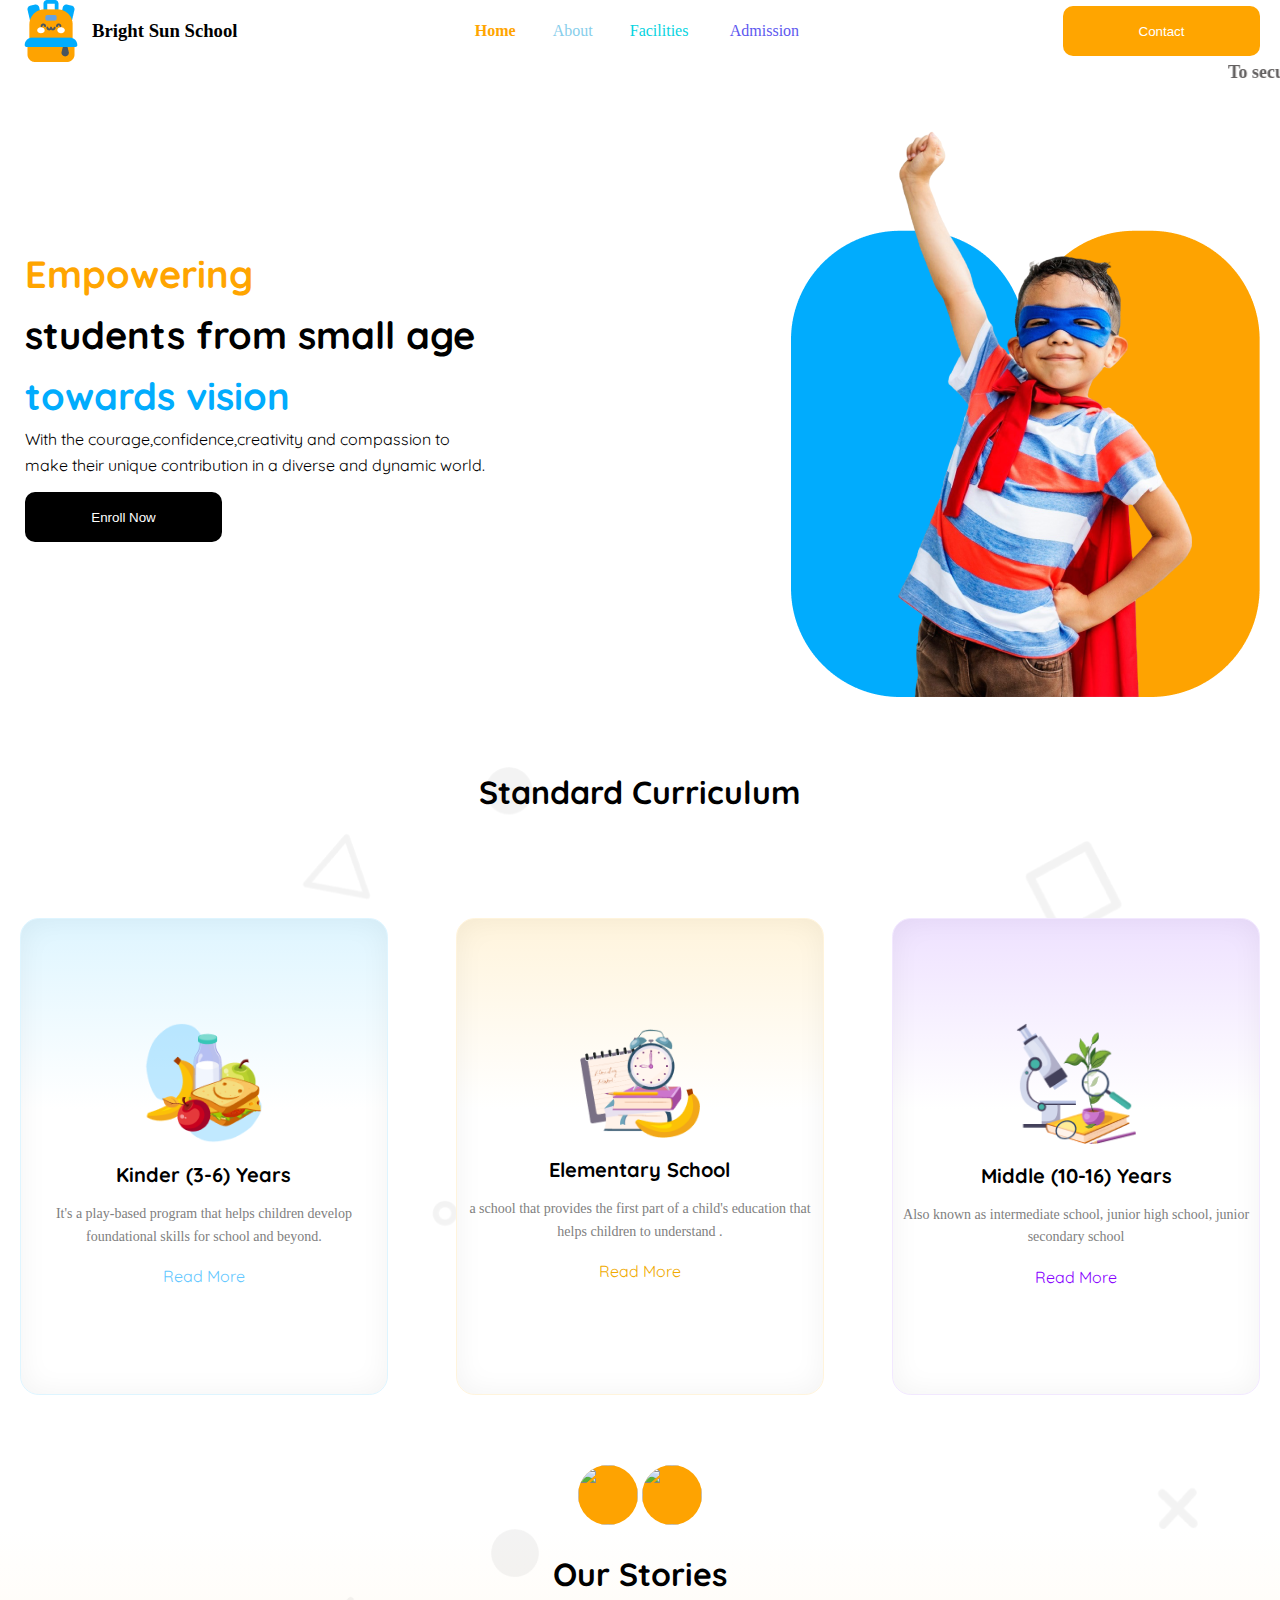
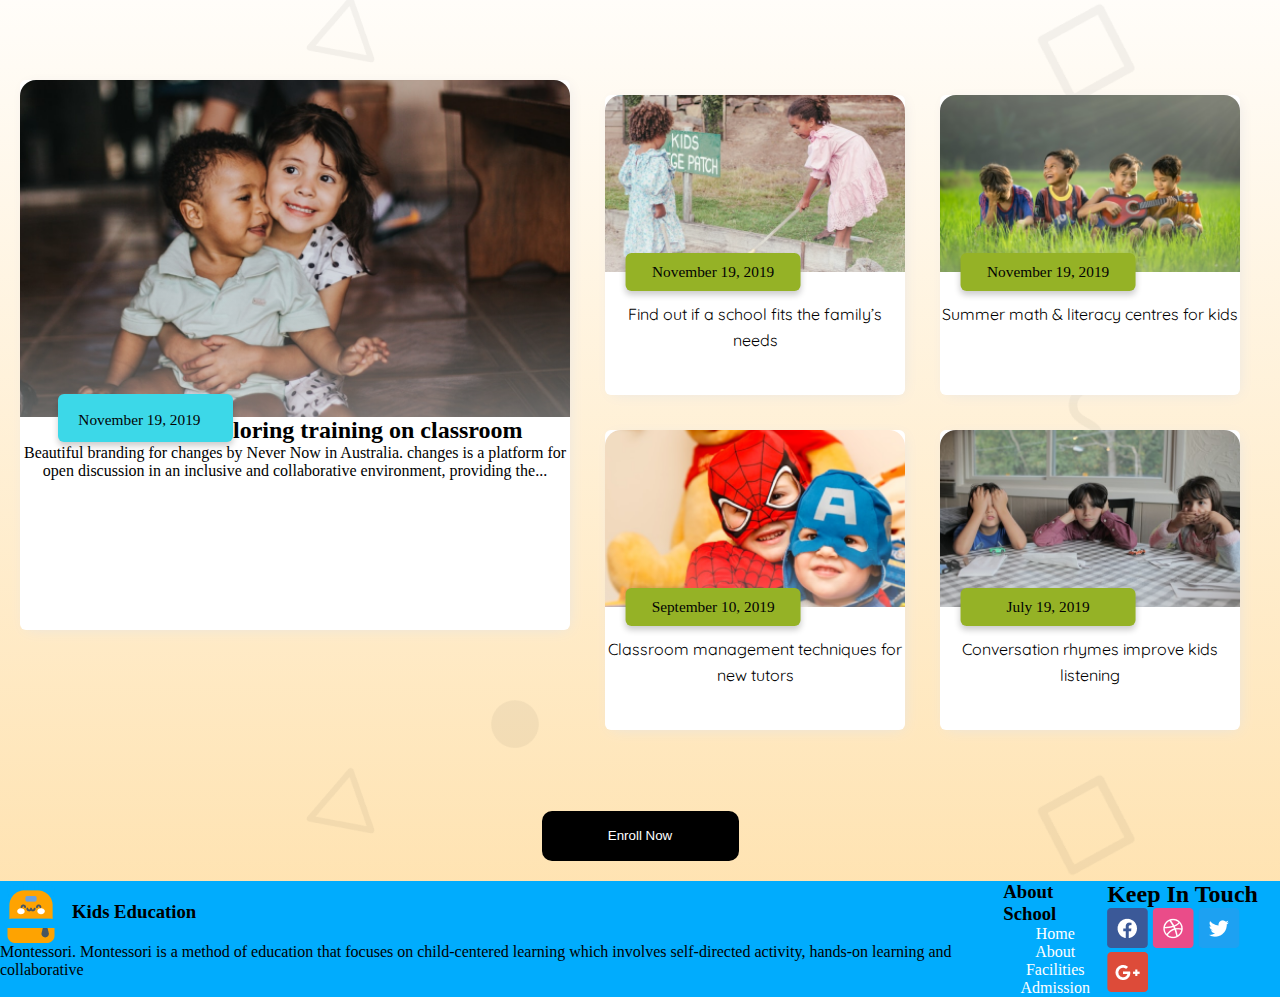
==== index.html @ ac156891 "School.html to index.html" ====
<!DOCTYPE html>
<html lang="en">
<head>
    <meta charset="UTF-8">
    <meta name="viewport" content="width=device-width, initial-scale=1.0">
    <title>Bright Sun School</title>
    <link rel="stylesheet" href="styles/style.css">
</head>
<body>
<!-- navbar -->
    <nav class="navbar ">
        <div class="nav_container display-flex">
           <div class="Group_2 display-flex">
            <img src="assets/logo.png" alt="">
                <h3 class="School quicksand display-flex">Bright Sun School</h3>
           </div> 
           <input type="checkbox" id="menuToggle">
           <label for="menuToggle" class="hamburger">
            <div></div>
            <div></div>
            <div></div>
           </label>
           <div class="Group_3 display-flex">
             <!-- li.Group_3-item*4>a.nab-links -->
             <li class="Group_3item"><a href="" class="Group_3link_bold quicksand" style="color: orange; width: 58px;">Home</a></li>
             <li class="Group_3item"><a href="" class="Group_3link quicksand" style="color: skyblue;width: 57px; ">About</a></li>
             <li class="Group_3item"><a href="" class="Group_3link quicksand" style="color: rgba(5, 212, 223, 1); width: 80px;"> Facilities</a></li>
             <li class="Group_3item"><a href="" class="Group_3link quicksand" style="color: rgba(93, 88, 239, 1); width: 96px;">Admission</a></li>
           </div>
           <button id="nav_button" class="btn-primary quicksand " style="background-color: orange;" >Contact</button> 
        </div>  
        <!-- scrollling text using  -->
        <marquee behavior="scroll" direction="scroll" style="color: #636060; font-weight: 700; font-size: large;"> To secure a bright future for your children, prioritize a strong education, fostering critical thinking skills, encouraging their passions, building emotional intelligence, and providing a supportive environment that values lifelong learning; </marquee>     
    </nav> 
<!-- boy section -->

    <section class="empower display-flex quicksand">   
             
        <div class="text-content display-flex Quicksand">
            <h1 class="w text">
                <span style="color: orange;">Empowering</span> students from small age 
                <span style="color:rgb(1, 172, 253)">towards vision</span>
            </h1>
            <p class="v text">
                With the courage,confidence,creativity and compassion to<br>make their unique contribution in a diverse and dynamic world.
            </p>
            <button class="btn-primary" style="background-color: black;">Enroll Now</button>
        </div>
        <img class="banner_image" src="assets/hero-kids.png" alt="A group of kids joyfully learning together">
    </section>
<!-- background image -->
    <section id="Show_BG" class="Card_section">

              
            <h1 class="A Quicksand">Standard Curriculum</h1>            
            <div class="Card display-flex Quicksand ">

                <div class="card_1 display-flex card_Size ">
                    <img src="assets/kinder.png" alt="">
                    <h4 class="heading4">Kinder (3-6) Years</h4>
                    <p class="pg">It's a play-based program that helps children develop foundational skills for school and beyond.</p>
                    <a href="" style="color: rgb(100, 200, 255);">Read More</a>
                </div >

                <div class="card_2 display-flex card_Size ">
                    <img src="assets/elementary.png" alt="">
                    <h4 class="heading4">Elementary School</h4>
                    <p class="pg">a school that provides the first part of a child's education that helps children to understand .</p>
                    <a  href="" style="color: rgb(240, 170, 0);">Read More</a>
                </div>

                <div class="card_3 display-flex card_Size ">
                    <img src="assets/middle.png" alt="">
                    <h4 class="heading4">Middle (10-16) Years</h4>
                    <p class="pg">Also known as intermediate school, junior high school, junior secondary school </p>
                    <a href="" style="color: rgb(135, 0, 255); ">Read More</a>
                </div>  
            </div>
        

            <div id="icon" >        
                <img class="i_con"  src="assets/arrow_back.png" alt="">
                <img class="i_con" src="assets/arrow_forward.png" alt="">
            </div>

    </section>
    <!-- Story section-->
    <section id="Show_BG2" class="Story_section">
        
        
        <h1 class="A Quicksand">Our Stories</h1>
    
        <div class="slack_container">
           

             <div class="slack-card_Big">   
                <div class="header-with-img_Big"></div>

                <button id="date" style="background-color:rgb(60, 216, 232);">November 19, 2019</button> 

                <div class="profile display-flex">

                    <h2>A fun toddler coloring training on classroom</h2>
                        <p>Beautiful branding for changes by Never Now in Australia.
                            changes is a platform for open discussion in an inclusive and
                            collaborative environment, providing the...</p>
                </div>
            </div>
     
            <div class="Story Quicksand">

                <div class="slack-card">
                    <div class="header-with-img Card_img2"></div>

                     <button id="date2" style="background-color:rgb(149, 178, 38);">November 19, 2019</button> 

                    <ul class="profile-actions">
                        <p>Find out if a school fits the family’s needs</p>
                    </ul>
                </div>
    
                <div class="slack-card">
                    <div class="header-with-img Card_img3"></div>
                    
                    <button id="date2" style="background-color:rgb(149, 178, 38);">November 19, 2019</button> 

                    <ul class="profile-actions">
                        <p>Summer math & literacy
                            centres for kids</p>
                    </ul>
                </div>
    
                <div class="slack-card">
                    <div class="header-with-img Card_img4"></div>
                    
                    <button id="date2" style="background-color:rgb(149, 178, 38);">September 10, 2019</button> 

                    <ul class="profile-actions">
                        <p>Classroom management
                            techniques for new tutors</p>
                    </ul>
                </div>
    
                <div class="slack-card">
                    <div class="header-with-img Card_img5"></div>

                    <button id="date2" style="background-color:rgb(149, 178, 38);"> July 19, 2019</button> 
                    
                    <ul class="profile-actions">
                        <p>Conversation rhymes
                            improve kids listening</p>
                    </ul>
                </div>
            </div> 
        </div>
    
        <button id="button" class="btn-primary" style="background-color: black;">Enroll Now</button>
    </section>

    <!-- footer section  -->
     <footer class="footers" style="background-color: rgb(1, 172, 253);">

        <div class="div-Container display-flex">
            <div class="footer_nav">                              
                <div class="Group_2 display-flex"> 
                 <img src="assets/logo.png" alt="">
                 <h3 class="School quicksand display-flex">Kids
                     Education</h3>
                  </div>
                <p>Montessori. Montessori is a method of education that focuses on child-centered learning which involves self-directed activity, hands-on learning and collaborative</p>
         </div>
    
         <div class="About display-flex">
             <h3>About School</h3>
             <a href="" style="color: white;"> Home</a>
             <a href="" style="color: white;">About</a>
             <a href="" style="color: white;">Facilities</a>
             <a href="" style="color: white;">Admission</a>
         </div>
    
         <div class="Touch">
             <h2>Keep In Touch</h2>
             <img src="assets/fb.png" alt="">
             <img src="assets/dribble.png" alt="">
             <img src="assets/twitter.png" alt="">
             <img src="assets/google+.png" alt="">
         </div>
         
        </div>
     </footer>
</body>
</html>
---- styles/style.css ----
@import url('https://fonts.googleapis.com/css2?family=Quicksand:wght@300..700&display=swap');

/* erasing extra space */
* {
    margin: 0;
    padding: 0;
    box-sizing: border-box;
    /* text-wrap: wrap; */
}

.Quicksand {
    font-family: 'Quicksand', sans-serif;
    line-height: 1.6;
}

/* shared option */
.display-flex {
    display: flex;
}

.text {
    max-width: 640px;
    margin: 0 auto;
}

.card_Size {
    flex-direction: column;
    align-items: center; 
    justify-content: center;
    position: relative;
    width: 367.8px;
    height: 476.78px;
    box-sizing: border-box;
    border-radius: 18.86px;
    box-shadow: inset 0px 0px 28.3px 0.94px rgba(0, 0, 0, 0.05);
    text-align: center;
}
.heading4 {
    font-size: 20px;
    font-weight: bold;
    margin-bottom: 12px;
}

.pg {
    font-family: Raleway;
    font-size: 14px;
    line-height: 1.6;
    margin-bottom: 16px;
    color:  rgb(128, 128, 128);
}
    /* slack_Card_Shared */
.header-with-img {
    color: black;
    position: relative;
    width: auto;
    /* width: 300px; */
    height: 177px;
    
    /* left: 0; */
    /* top: 0; */
    /* width: auto;
    height: 210px; */
    background-repeat: no-repeat;
    background-size: cover;
    background-position: center center;
    border-radius: 16px 16px 0px 0px;   
}

.slack-card {
    margin: 15px;
    border-radius: 6px;
    overflow: hidden;
    width: 300px;
    height: 300px; 
    background: white;
    box-sizing: border-box;
    box-shadow: 2.5px 2.5px 15px -5px rgb(230, 228, 228);  
    position: relative; 
    color: black;

}





/* Button option*/
.btn-primary {
    width: 197px;
    height: 50px;
    border-radius: 10px;
    border: none;
    text-align: center;
    color: #fff;
    cursor: pointer;
}


/* Nav option*/
.navbar {
    width: 100%;
    height: 102px;
    top: 0;
}

.nav_container {
    max-width: 1440px; 
    height: 62px;
    margin: 0 auto;
    display: flex;
    align-items: center;
    justify-content: space-between;
    padding: 0 20px;
}

.Group_2 {
    display: flex;
    align-items: center;
    gap: 10px;
}

.Group_3 {
    display: flex;
    align-items: center;
    justify-content: center;
    gap: 20px;
}

.Group_3item {
    /* list-style: none;
    padding: 0;
    margin: 0;
    display: flex; */
    /* gap: 20px; */

    list-style: none;
      padding: 0;
      margin: 0;
      display: flex;
}

.Group_3link, .Group_3link_bold {
    text-decoration: none;
    font-size: 1rem;
    font-weight: 400;
    transition: color 0.3s ease;
}

.Group_3link_bold {
    font-weight: 700;
}

.hamburger {
    display: none;
    cursor: pointer;
}

.hamburger div {
    width: 25px;
    height: 3px;
    background-color: rgb(77, 75, 75);
    margin: 5px 0;
}

#menuToggle {
    display: none;
}



/* Banner Section */
.banner {
    padding: 20px 0;
}

.empower {
    max-width: 1440px; 
    margin: 50px auto;
    align-items: center;
    justify-content: space-between;
    gap: 50px;
    padding: 20px;
    margin-top: 0;
  
}

.text-content {
    position: static;
    width: 640px;
    height: 331px;
    display: flex;
    flex-direction: column;
    justify-content: flex-start;
    align-items: flex-start;
    text-align: flex-start;
    gap: 24;
    padding: 0px;
    order: 0;
    flex-grow: 0;
    margin: 0px 5px;
}

.w {
    font-size: 38px;
    position: static;
    width: 640px;
    height: 183px;
    display: flex;
    flex-direction: column;
    justify-content: flex-start;
    align-items: flex-start;
    /* background-color: aqua;
    padding: 0;
    border: ; */
    
}

.v {
    position: static;    
    width: 640px; 
    height: 50px;
    display: flex;
    flex-direction: column;
    justify-content: flex-start;
    align-items: flex-start;
    /* padding: 0px; */
    /* background-color: aquamarine; */
    margin-bottom: 15px;
 
}

.banner_image {
    position: static; 
    width: 468.61px; 
    height: 575px; 
    object-fit: cover; 

    /* order: 1; 
    margin: 0px 50px;  */
}

/* Card section */

#Show_BG{
    background-image: url(../assets/bg.png);
    max-width: 100%;
    background-size: cover;
    
}

h1 {
    text-align: center;
    margin-bottom: 80px;
  }


.Card_section{
   
    flex-direction: column;
    justify-content: center;
    align-items: center;
    text-align: center;
}

.Card{
    max-width: 1440px; 
    margin: 50px auto;
    align-items: center;
    justify-content: space-between;
    gap: 50px;
    padding: 20px;
    margin-top: 0;

}

/* flex-direction: column; */
/* /* justify-content: flex-start; */
     
.card_1 {
    border: 0.94px solid rgb(222, 245, 255);
    background: linear-gradient(180deg, rgb(222, 245, 255), rgba(255, 255, 255, 0) 40%), rgb(255, 255, 255);
}

.card_2 {
    border: 0.94px solid rgb(255, 244, 220);
    background: linear-gradient(180deg, rgb(255, 244, 220), rgba(255, 255, 255, 0) 40%), rgb(255, 255, 255);
}

.card_3 {
    border: 0.94px solid rgb(242, 232, 255);
    background: linear-gradient(180deg, rgb(238, 225, 255), rgba(255, 255, 255, 0) 40%), rgb(255, 255, 255);
}

.card_1 img, .card_2 img, .card_3 img {
    width: 120px;
    height: auto;
    margin-bottom: 16px;
}

.icon{

    position: static;
    width: 130px;
    height: 60px;
    flex: none;
    order: 2;
    flex-grow: 0;
    margin: 80px 0px;
}

.i_con{
    position: relative;
    width: 60px;
    height: 60px;
    border-radius: 30px;
    background: rgb(254, 163, 1);
}

/* education story */
.Story_section{
    /* max-height: 80px; */
    flex-direction: column;
    justify-content: center;
    align-items: center;
    text-align: center;
  
}



.slack_container{
/* done */
    max-width: 1440px;
    height: 630.52px;
    margin: 0 auto;
    display: flex;
    flex-direction: row;
    gap: 20px;
    
    margin-bottom: 100px;
}




.Story{
    display: grid;
    grid-template-columns: repeat(2, 1fr);
    gap: 5px;
    /* display: grid;
    grid-template-columns: repeat(2, 1fr);
    width: 700px;
    height: 650px; */       
}
/* .Story img{
    filter: grayscale(100%);

} */

.slack-card > * {
    padding-left: 50px;
  } 


.Card_img2{

 background-image: linear-gradient(to top, #ffffff60, #d4d0d000 40%), url(../assets/story-2.png);  
}

.Card_img3{
    background-image: linear-gradient(to top, #ffffff60, #d4d0d000 40%), url(../assets/story-3.png);  
     
}

.Card_img4{
   
    background-image: linear-gradient(to top, #ffffff60, #d4d0d000 40%), url(../assets/story-4.png) ; 
}

.Card_img5{

    background-image: linear-gradient(to top, #ffffff60, #d4d0d000 40%), url(../assets/story-5.png) ; 
    

}

#date2 {
    /* position: absolute;  */
    /* top: 130px; */
    /* left: 50%; */

    /* top: 50%; 
    left: 35%;  */

    position: absolute;
    width: 174.51px;
    height: 38.35px;
    left: 38.35px;
    top: 157.81px;

    transform: translateX(-10%);
    /* transform: translate(-50%, -50%);  */
    /* z-index: 2;  */
    
    padding: 10px 20px;
    /* padding: 8px 15px; */
    font-family: Raleway;
    font-size: 15.34px;
    /* font-size: 1.5rem; */

    font-weight: 500;
    color: rgb(2, 2, 2);
    border: none; 
    border-radius: 6px; 
    box-shadow: 0px 4px 6px rgba(0, 0, 0, 0.2);
}
  
.profile-actions {
    margin: 30px 0 30px 0px;
    padding: 0;
    list-style-type: none;

}
   
.slack-card:hover {
    background-color: #c3f1bc;
}

/* slack_card_big */


.slack-card_Big {
    border-radius: 6px;
    width: 550px;
    height: 550px;
    background: white;
    box-shadow: 2.5px 2.5px 15px -5px rgb(230, 228, 228);
    box-sizing: border-box;
    position: sticky; 
    color: black;
}

.header-with-img_Big {
    position: relative;
    width: 550px;
    height: 337px;
    left: 0;
    top: 0;
    background-image: linear-gradient(to top, #ffffff60, #d4d0d000 40%), url(../assets/story-1.png);
    background-repeat: no-repeat;
    background-size: cover;
    background-position: center center;
    border-radius: 16px 16px 0px 0px;
}



.slack-card_Big:hover {
    background-color: #c3f1bc;
}

.profile{
    justify-items: flex-end;
   
    flex-direction: column;
}



#date {
    position: absolute;
    width: 174.51px;
    height: 47.93px;
    left: 38.35px;
    top: 314.14px;
    /* position: absolute;
    top: 50%; 
    left: 30%;  */
    
    transform: translate(0 -50%); 
    z-index: 2; 
    padding: 12px 20px;
    
    color: rgb(3, 3, 3);
    border: none; 
    border-radius: 6px; 
    box-shadow: 0px 4px 6px rgba(0, 0, 0, 0.2); 
    /* cursor: pointer;
    transition: background-color 0.3s ease-in-out; */
    font-family: Raleway;
    font-size: 15.34px;
    font-weight: 500;
    line-height: 28.76px;
    letter-spacing: 0%;
    text-align: left;
    text-transform: capitalize;
}

/* #date:hover {
    background-color: #0056b3; 
} */



#Show_BG2 {
    max-width: 100%;
    /* height: 1006px; */
    background-size: cover;
    background: url(../assets/bg.png),linear-gradient(0.00deg, rgba(254, 163, 1, 0.3),rgba(255, 255, 255, 0.3) 100%);
    /* background-size: cover; */
    padding: 20px;
}


/* footer section */

.footer_section {
    position: absolute;
   
    justify-content: center; 
    align-items: center; 
    width: 1900px;
    height: 519px;
    left: 1px;
    top: 2572px;
    background: rgb(1, 172, 253); 
    padding: 20px; 
    box-sizing: border-box; 
}

.div_footer {
   
    justify-content: space-between; 
    align-items: center; 
    width: 80%; 
    max-width: 1200px; 
    margin: 0 auto; 
}

/* .footer_nav, .About, .Touch {
    justify-content: center;
    align-items: center;
    list-style: none;
    flex: 1; 
    text-align: center; 
    padding: 10px; 
    text-decoration: none;
    color: #fff;
    gap: 10px; 
} */

.About{
    flex-direction: column;
    justify-content: flex-start;
    align-items: center;
}

a{
    text-decoration: none;
}
/* scrolling Text */

@media (max-width: 768px) {
    .Group_3 {
      display: none;
    }

    #menuToggle:checked ~ .Group_3 {
      display: flex;
      flex-direction: column;
      align-items: center;
      position: absolute;
      top: 100%;
      left: 50%;
      transform: translateX(-50%);
      background-color: #333;
      width: auto;
      padding: 10px 0;
    }

    #nav_button {
      display: none;
    }

    .hamburger {
      display: block;
    }

    .empower{
        flex-direction: column-reverse;
        justify-content: center;
        align-items: center;
    }
    .text-content{
        justify-content: center;
        flex-direction: column;
        align-items: center;
    }
    .w{
        margin-left: 100px;
    }
    .v{
        margin-left: 90px;
    }
    .Card_section,
    .Card{
        flex-direction: column;
    }
    .header-with-img_Big, .slack-card_Big{
        display: none;
    }

    .Story{
        display: grid;
        grid-template-columns:  1fr;
        align-items: center;


    }
    

    

      
  }


  @media (max-width: 480px) {

    
    
  }
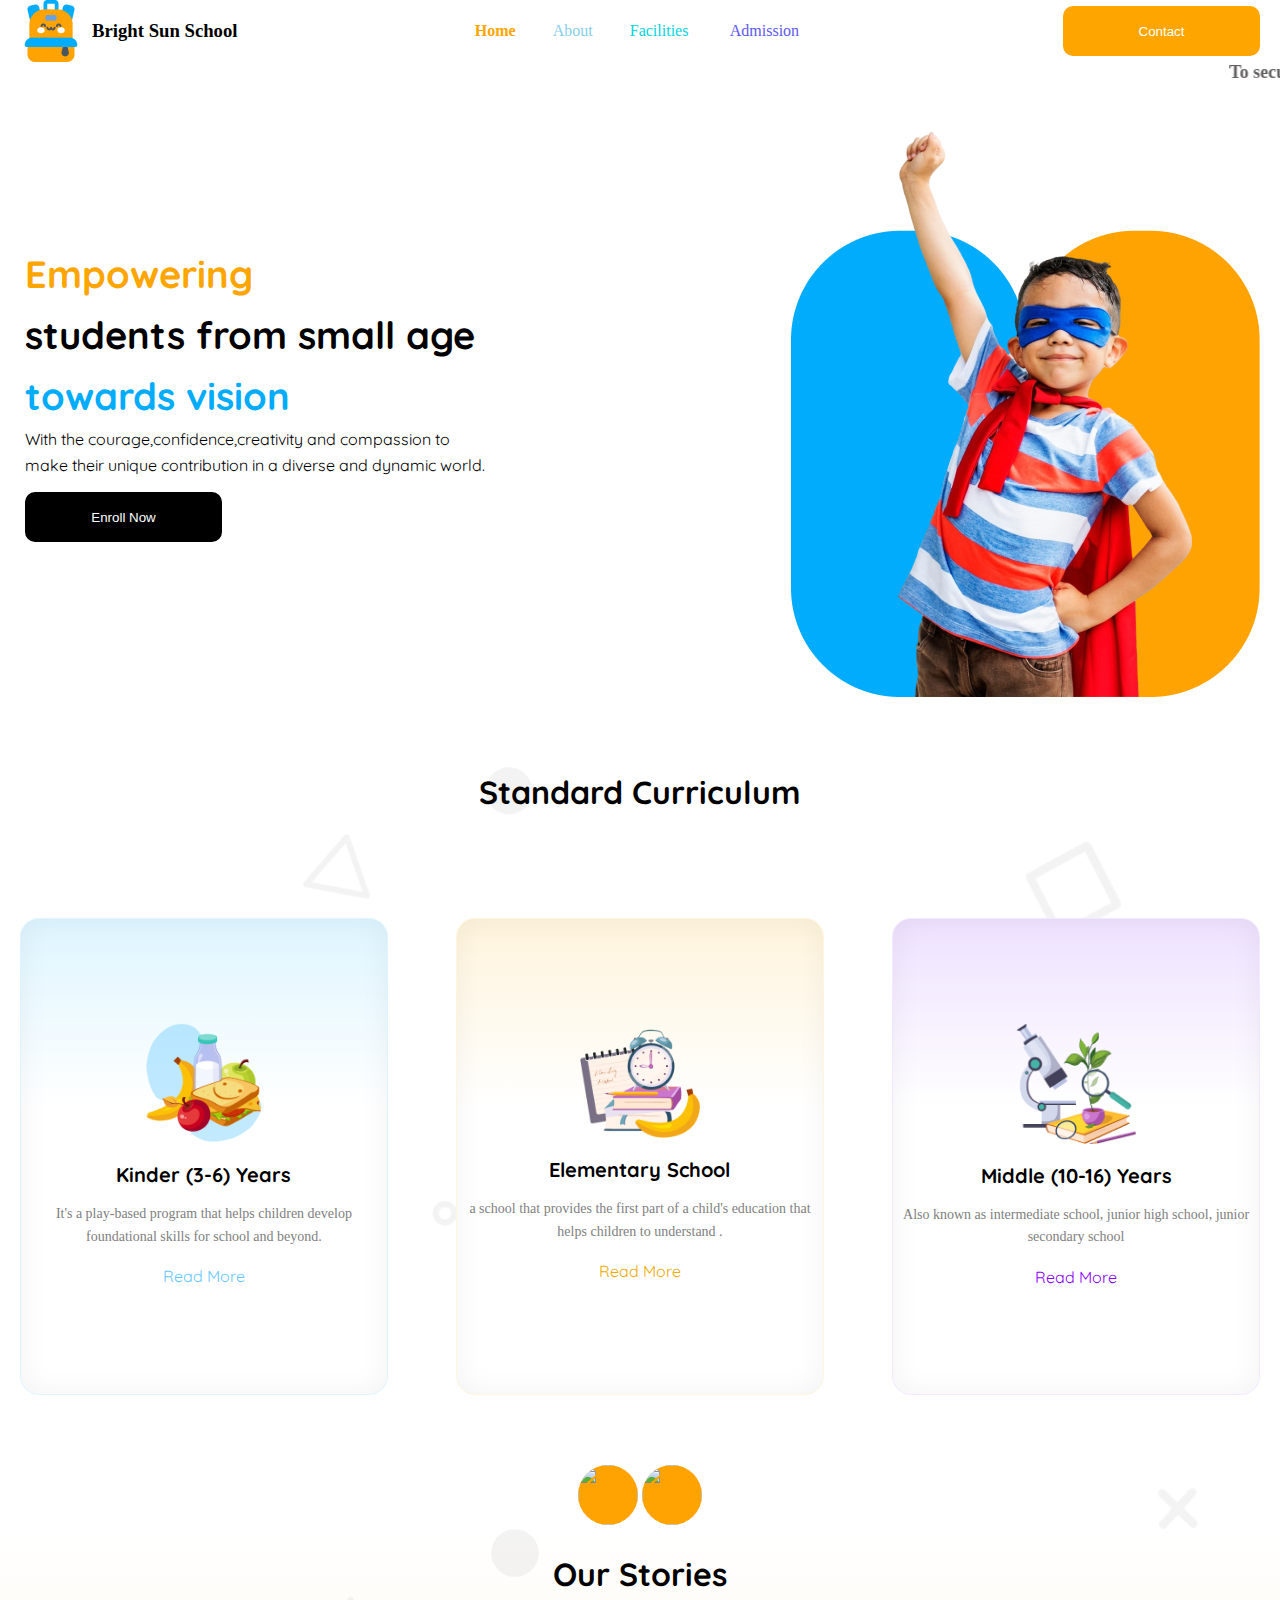
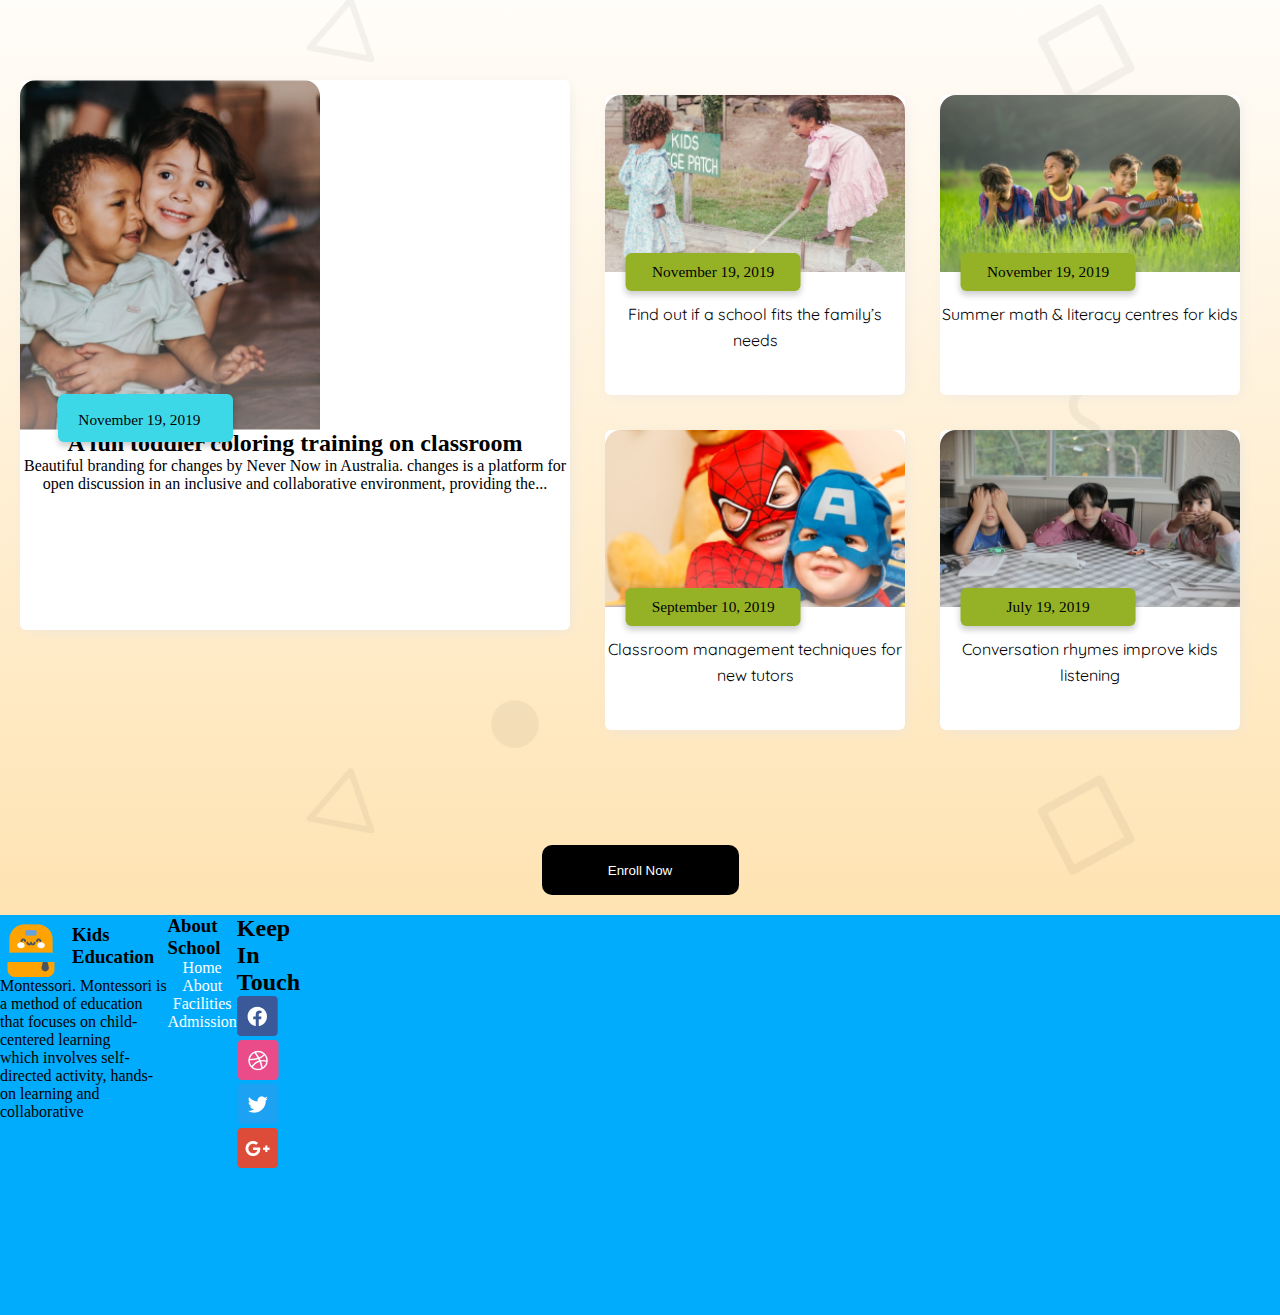
==== commit 1a4e26e6: "mediea query added" ====
--- a/index.html
+++ b/index.html
@@ -158,7 +158,7 @@
     </section>
 
     <!-- footer section  -->
-     <footer class="footers" style="background-color: rgb(1, 172, 253);">
+     <footer style="background-color: rgb(1, 172, 253);">
 
         <div class="div-Container display-flex">
             <div class="footer_nav">                              
@@ -167,7 +167,8 @@
                  <h3 class="School quicksand display-flex">Kids
                      Education</h3>
                   </div>
-                <p>Montessori. Montessori is a method of education that focuses on child-centered learning which involves self-directed activity, hands-on learning and collaborative</p>
+                <p>Montessori. Montessori is a method of education that focuses on child-centered learning <br>
+                     which involves self-directed activity, hands-on learning and collaborative</p>
          </div>
     
          <div class="About display-flex">
--- a/styles/style.css
+++ b/styles/style.css
@@ -331,7 +331,8 @@
 .slack_container{
 /* done */
     max-width: 1440px;
-    height: 630.52px;
+    /* problem i suffer for this height  */
+    /* height: 630.52px; */      
     margin: 0 auto;
     display: flex;
     flex-direction: row;
@@ -442,8 +443,8 @@
 
 .header-with-img_Big {
     position: relative;
-    width: 550px;
-    height: 337px;
+    width: 300px;
+    height: 350px;
     left: 0;
     top: 0;
     background-image: linear-gradient(to top, #ffffff60, #d4d0d000 40%), url(../assets/story-1.png);
@@ -513,46 +514,20 @@
 
 
 /* footer section */
-
-.footer_section {
-    position: absolute;
-   
-    justify-content: center; 
-    align-items: center; 
-    width: 1900px;
-    height: 519px;
-    left: 1px;
-    top: 2572px;
-    background: rgb(1, 172, 253); 
-    padding: 20px; 
-    box-sizing: border-box; 
-}
-
-.div_footer {
-   
-    justify-content: space-between; 
-    align-items: center; 
-    width: 80%; 
-    max-width: 1200px; 
-    margin: 0 auto; 
-}
-
-/* .footer_nav, .About, .Touch {
-    justify-content: center;
-    align-items: center;
-    list-style: none;
-    flex: 1; 
-    text-align: center; 
-    padding: 10px; 
-    text-decoration: none;
-    color: #fff;
-    gap: 10px; 
-} */
+.div-Container{
+    justify-content: space-between;
+    width: 300px;
+    height: 400px;
+    margin: 0;
+    padding: 0;
+}
 
 .About{
     flex-direction: column;
     justify-content: flex-start;
     align-items: center;
+    margin: 0;
+    padding: 0;
 }
 
 a{
@@ -561,6 +536,13 @@
 /* scrolling Text */
 
 @media (max-width: 768px) {
+    body{
+        width: 100%;
+        height: 100%;
+        margin: 0;
+        padding: 0;
+        overflow-x:hidden
+    }
     .Group_3 {
       display: none;
     }
@@ -585,6 +567,7 @@
     .hamburger {
       display: block;
     }
+    
 
     .empower{
         flex-direction: column-reverse;
@@ -595,38 +578,35 @@
         justify-content: center;
         flex-direction: column;
         align-items: center;
-    }
-    .w{
-        margin-left: 100px;
-    }
-    .v{
-        margin-left: 90px;
-    }
-    .Card_section,
+        width: 100%;
+        word-wrap: break-word;
+        margin-right: 5px;
+    }
+ 
     .Card{
         flex-direction: column;
-    }
-    .header-with-img_Big, .slack-card_Big{
+        margin: 0;
+        padding: 0;
+        width: 100%;
+    }
+    .slack-card_Big{
         display: none;
     }
 
     .Story{
         display: grid;
-        grid-template-columns:  1fr;
+        grid-template-columns: repeat(2 1fr);
         align-items: center;
-
-
-    }
-    
-
-    
+        gap: 20px;
+        margin-left: 20px;
+    }
+ 
+    .slack-card{
+        margin: 0;
+        padding: 0;
+        width: 100%;
+    }
 
       
   }
 
-
-  @media (max-width: 480px) {
-
-    
-    
-  }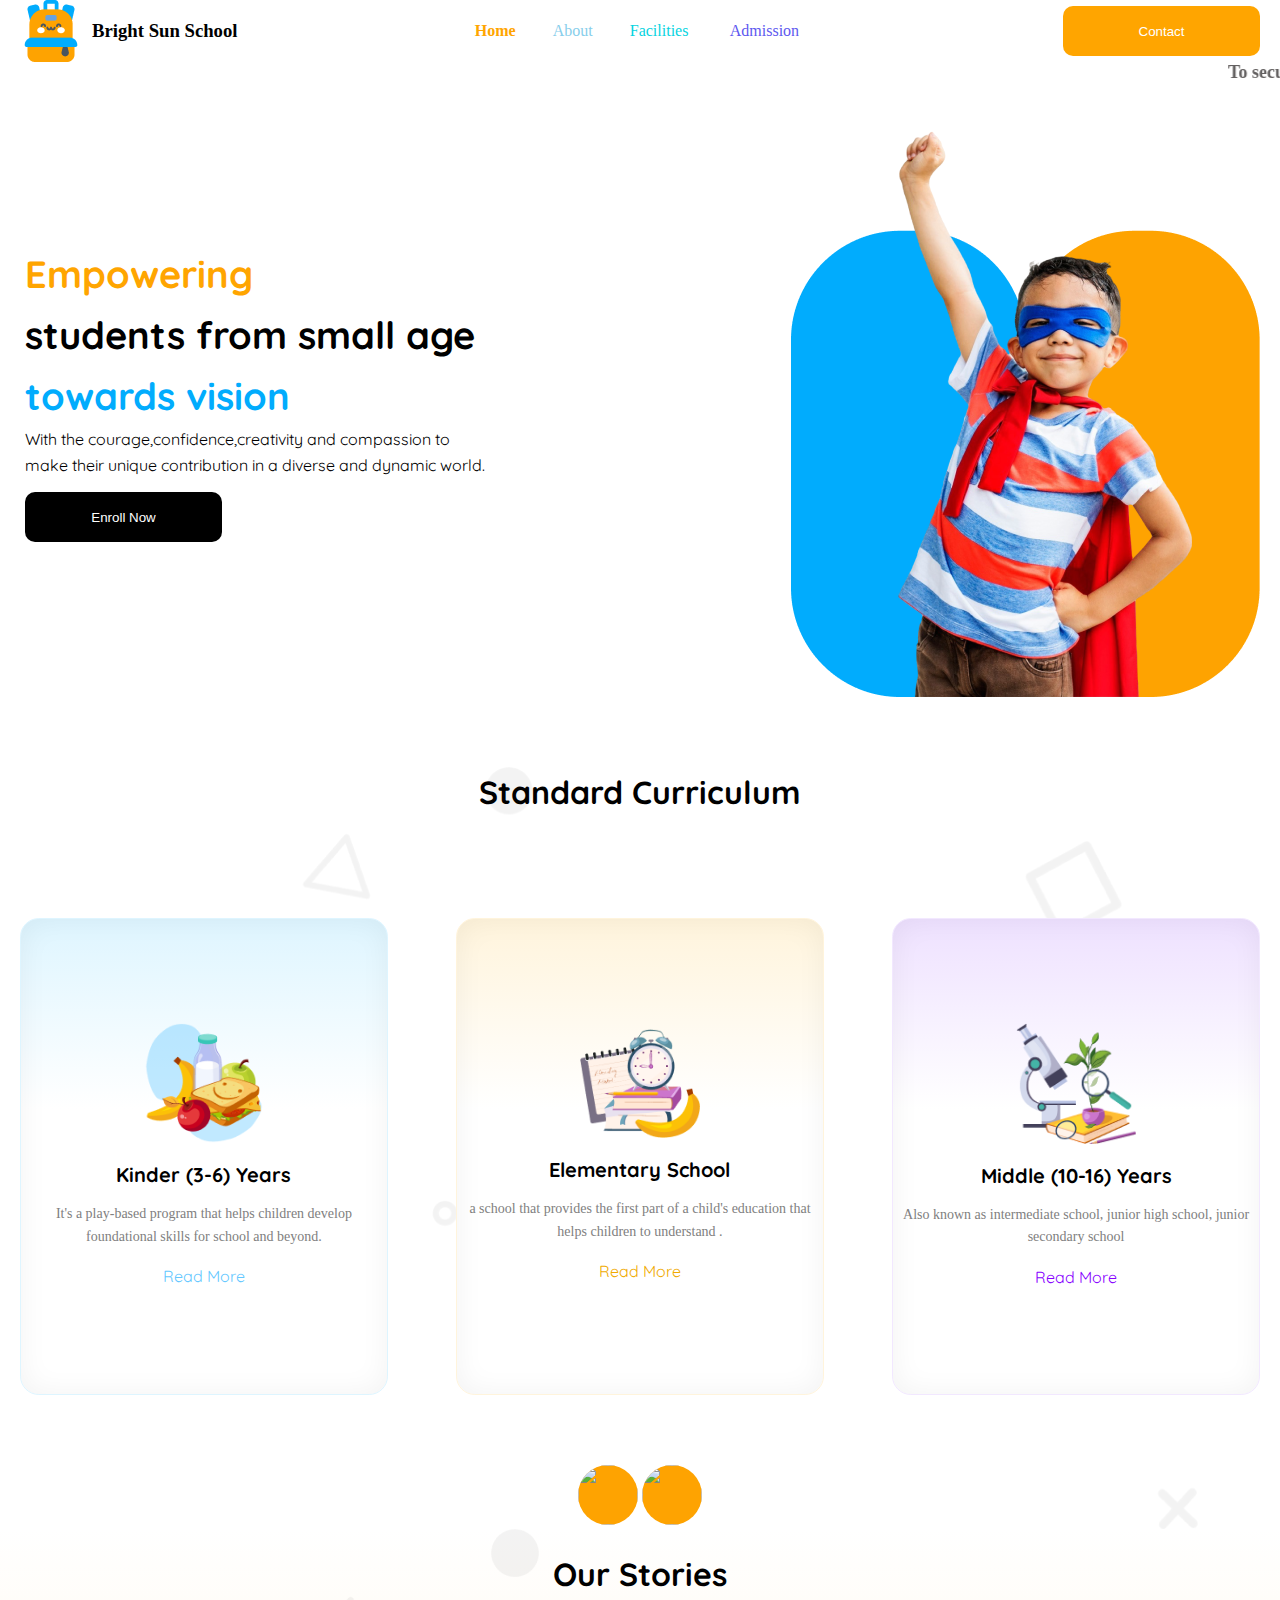
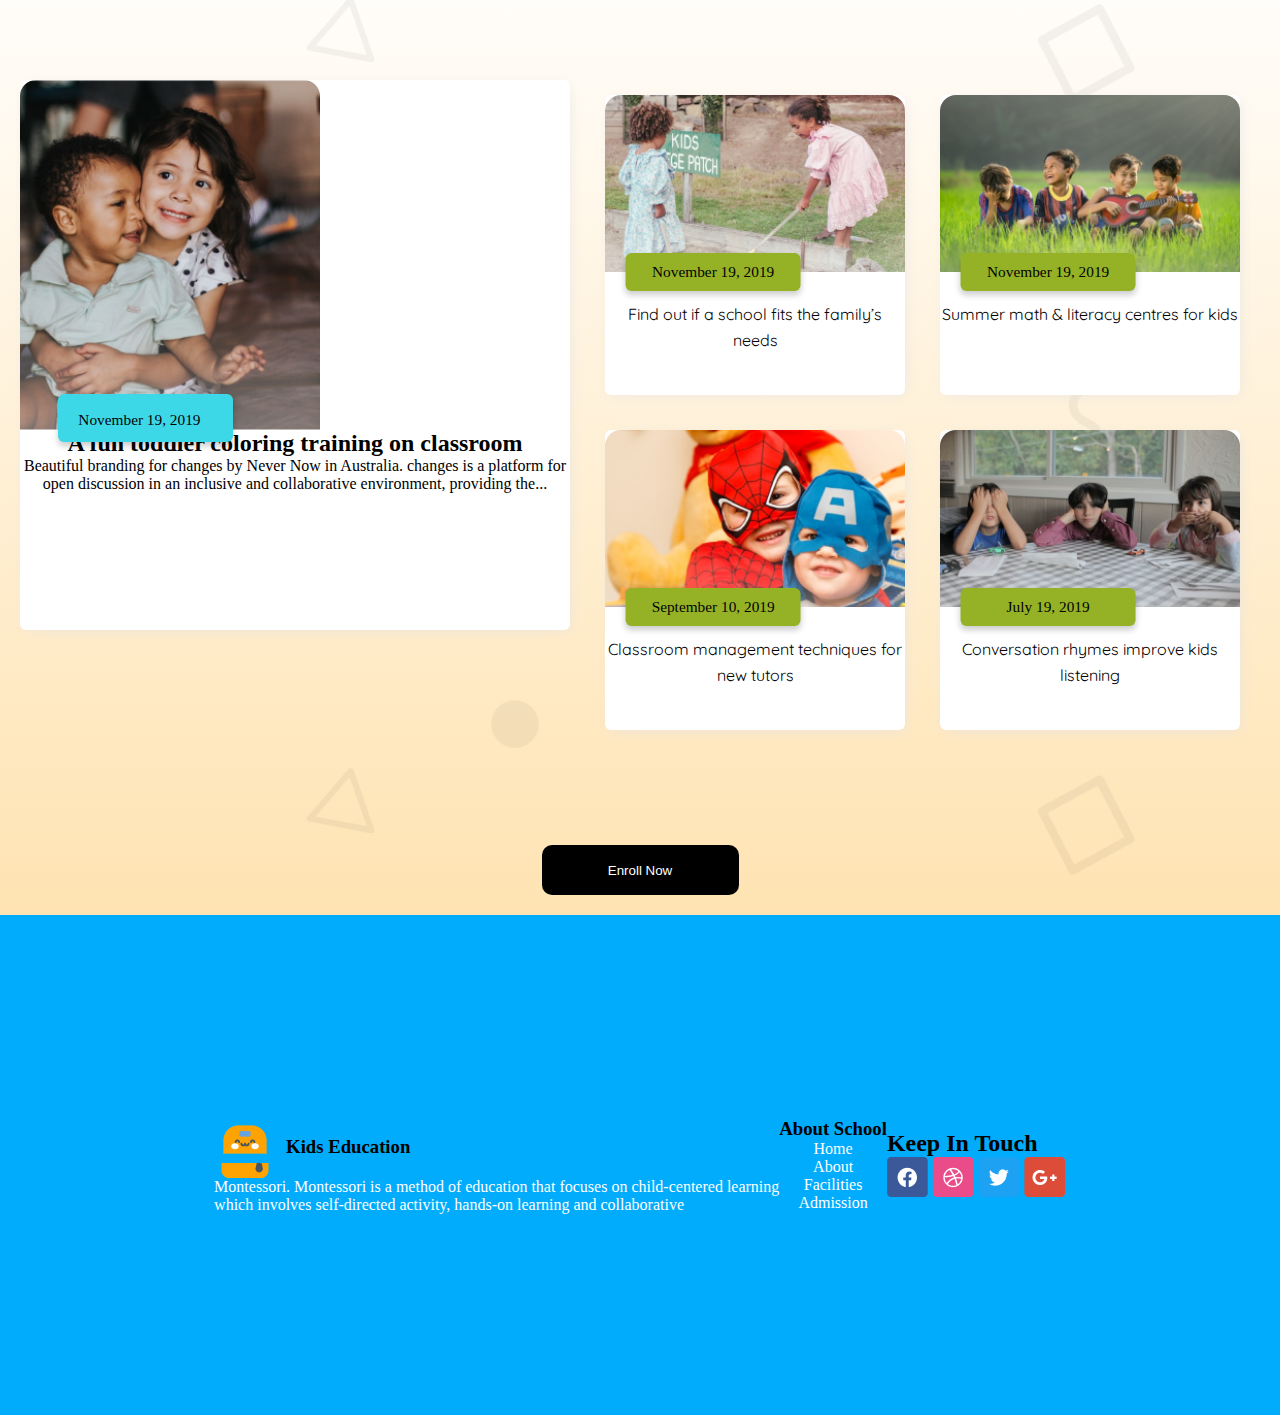
==== commit 11f7a28a: "footer add" ====
--- a/index.html
+++ b/index.html
@@ -167,7 +167,7 @@
                  <h3 class="School quicksand display-flex">Kids
                      Education</h3>
                   </div>
-                <p>Montessori. Montessori is a method of education that focuses on child-centered learning <br>
+                <p class="f_p">Montessori. Montessori is a method of education that focuses on child-centered learning <br>
                      which involves self-directed activity, hands-on learning and collaborative</p>
          </div>
     
--- a/styles/style.css
+++ b/styles/style.css
@@ -514,10 +514,16 @@
 
 
 /* footer section */
+footer{
+    display: flex;
+    justify-content: center;
+}
 .div-Container{
-    justify-content: space-between;
-    width: 300px;
-    height: 400px;
+height: 500px;
+flex-direction: row;
+justify-content: center;
+align-items: center;
+ 
     margin: 0;
     padding: 0;
 }
@@ -526,8 +532,11 @@
     flex-direction: column;
     justify-content: flex-start;
     align-items: center;
-    margin: 0;
-    padding: 0;
+
+}
+.f_p{
+    color: #fff;
+    word-wrap: break-word;
 }
 
 a{
@@ -567,7 +576,7 @@
     .hamburger {
       display: block;
     }
-    
+
 
     .empower{
         flex-direction: column-reverse;
